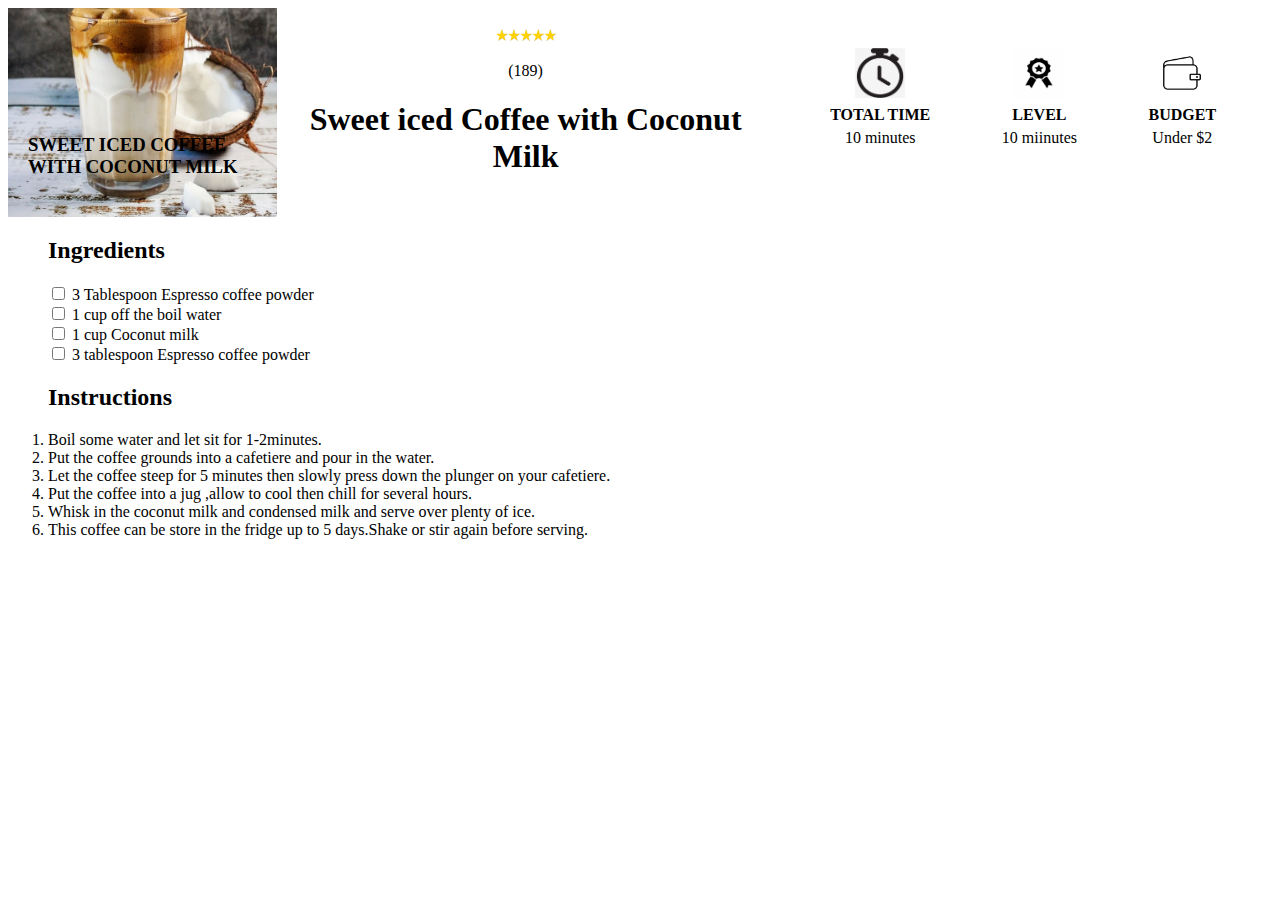
==== index.html @ b36c674e "new update" ====
<!DOCTYPE html>
<html lang="en">
<head>
    <meta charset="UTF-8">
    <meta name="viewport" content="width=device-width, initial-scale=1.0">
    <link rel="stylesheet" href="css/index.css">
    <title>Recipe</title>
</head>
<body> 
   <div class="container">
<!--left section-->
     <aside class="left" style="background-image: url(img/coffee.jpeg);">
        <div>
            <h3>SWEET ICED COFFEE WITH COCONUT MILK</h3>
        </div>
    </aside>

<!--Header Section-->
    <header class="header">
        <div >
            <img id="five" src="img/fiveStars.png" alt="five stars">
            <p>(189)</p>
            <h1>Sweet iced Coffee with Coconut Milk</h1>
        </div>
    </header>
   
<!--Middle Section-->
     <div class="middle">
        <div>
            <img id="watch" src="img/timer.png" alt="Timer">
            <h4>TOTAL TIME </h4>
    
            <p>10 minutes</p>
        </div>
        <div>
            <img id="level" src="img/medall.jpeg" alt="Level">
            <h4>LEVEL</h4>

            <p>10 miinutes</p>
        </div>
        <div>
            <img id="Badget" src="img/wallet.jpeg" alt="Budget">
            <h4>BUDGET</h4>

            <p>Under $2</p>
        </div>
    </div>
</div>
<!--Bottom Section-->
    <div class="Bottom">
        <ul>
        <h2>Ingredients</h2>
        <input type="checkbox" name="check" id="1"> 
        <label for="1">3 Tablespoon Espresso coffee powder</label>
        <br>
        <input type="checkbox" name="check" id="2"> 
        <label for="2">1 cup off the boil water</label>
        <br>
        <input type="checkbox" name="check" id="3"> 
        <label for="3">1 cup Coconut milk</label>
        <br>
        <input type="checkbox" name="check" id="4"> 
        <label for="4">3 tablespoon Espresso coffee powder</label>
        </ul>

        <ol><h2>Instructions</h2>
            <li>Boil some water and let sit for 1-2minutes.</li>

            <li>Put the coffee grounds into a cafetiere and pour in the water.</li>

            <li>Let the coffee steep for 5 minutes then slowly press down the plunger on your cafetiere.</li>

            <li>Put the coffee into a jug ,allow to cool then chill for several hours. </li>

            <li>Whisk in the coconut milk and condensed milk and serve over plenty of ice.</li>

            <li>This coffee can be store in the fridge up to 5 days.Shake or stir again before serving.</li>
        </ol>
    </div>
</body>
</html>
---- css/index.css ----
/*.header img{
    width: 60px;
}
.middle {
    display: flex;
    justify-content: space-around; /* Distribuye los elementos dentro de .middle */
    /*align-items: flex-start; /* Alinea los ítems al inicio verticalmente */
   /* text-align: center; /* Centra el texto dentro de cada div */
/*}

.middle div {
    display: flex;
    flex-direction: column; /* Organiza los elementos en una columna */
   /* align-items: center; /* Centra los ítems horizontalmente */
  /*  margin: 0 10px; /* Opcional: espacio entre cada bloque */
/*}

.middle img {
    width: 50px; /* Ajusta el tamaño del ícono */
   /* height: 50px; /* Ajusta el tamaño del ícono */
   /* margin-bottom: 8px; /* Espacio entre la imagen y el heading */
/*}

.middle h4 {
    margin: 0;
    margin-bottom: 5px; /* Espacio entre el heading y el párrafo */
/*}

.middle p {
    margin: 0;
}

.left{
    max-width: fit-content;
    background-repeat: no repeat;
    max-height: 800px
}
.left,.header,.middle{
    display: flex;
    margin: 2px;
    padding: 2px;

}

/* Flexbox for container */
/*.container {
    display: flex;
    flex-direction: row; /* Arrange left and middle sections side by side */
    /*justify-content: space-between; /* Space out the sections */
/*}

/* Left section */
/*.left {
    flex: 1; /* Take up equal space with the middle section */
  /*  background-size: cover; /* Make the background image cover the entire section */
  /*  background-position: center; /* Center the background image */
  /*  padding: 20px; /* Add some padding for content inside the left section */
/*}

/* Header section */
/*.header {
    flex: 2; /* Make the header take up more space compared to the left section */
    /*display: flex;
   /* flex-direction: column;
    align-items: center;
    justify-content: center; /* Center the content vertically */
    /*text-align: center; /* Center the text */
  /*  padding: 20px;
}

/* Middle section */
/*.middle {
    flex: 1; /* Take up equal space with the left section */
   /* display: flex;
    flex-direction: column;
    align-items: center;
    justify-content: space-around; /* Distribute content evenly */
  /*  padding: 20px;
}*/
/* General Flexbox settings */
.container {
    display: flex;
    flex-direction: row;
    justify-content: space-between;
}

/* Left section */
.left {
    flex: 1;
    background-size: cover;
    background-position: center;
    display: flex;
    align-items: flex-end; /* Position the text at the bottom */
    padding: 20px;
    max-width: fit-content;
    max-height: 800px;
}

/* Header section */
.header {
    flex: 2;
    display: flex;
    flex-direction: column;
    align-items: center;
    justify-content: center;
    text-align: center;
    padding: 20px;
}

/* Middle section */
.middle {
    flex: 2;
    display: flex;
    justify-content: space-around;
    align-items: flex-start;
    text-align: center;
    padding: 20px;
    margin-top: 20px; /* Adds space between header and middle */
}

/* Flexbox within the middle section */
.middle div {
    display: flex;
    flex-direction: column;
    align-items: center;
    margin: 0 10px;
}

.middle img {
    width: 50px;
    height: 50px;
    margin-bottom: 8px;
}

.middle h4 {
    margin: 0;
    margin-bottom: 5px;
}

.middle p {
    margin: 0;
}

/* Image size in the header */
.header img {
    width: 60px;
}
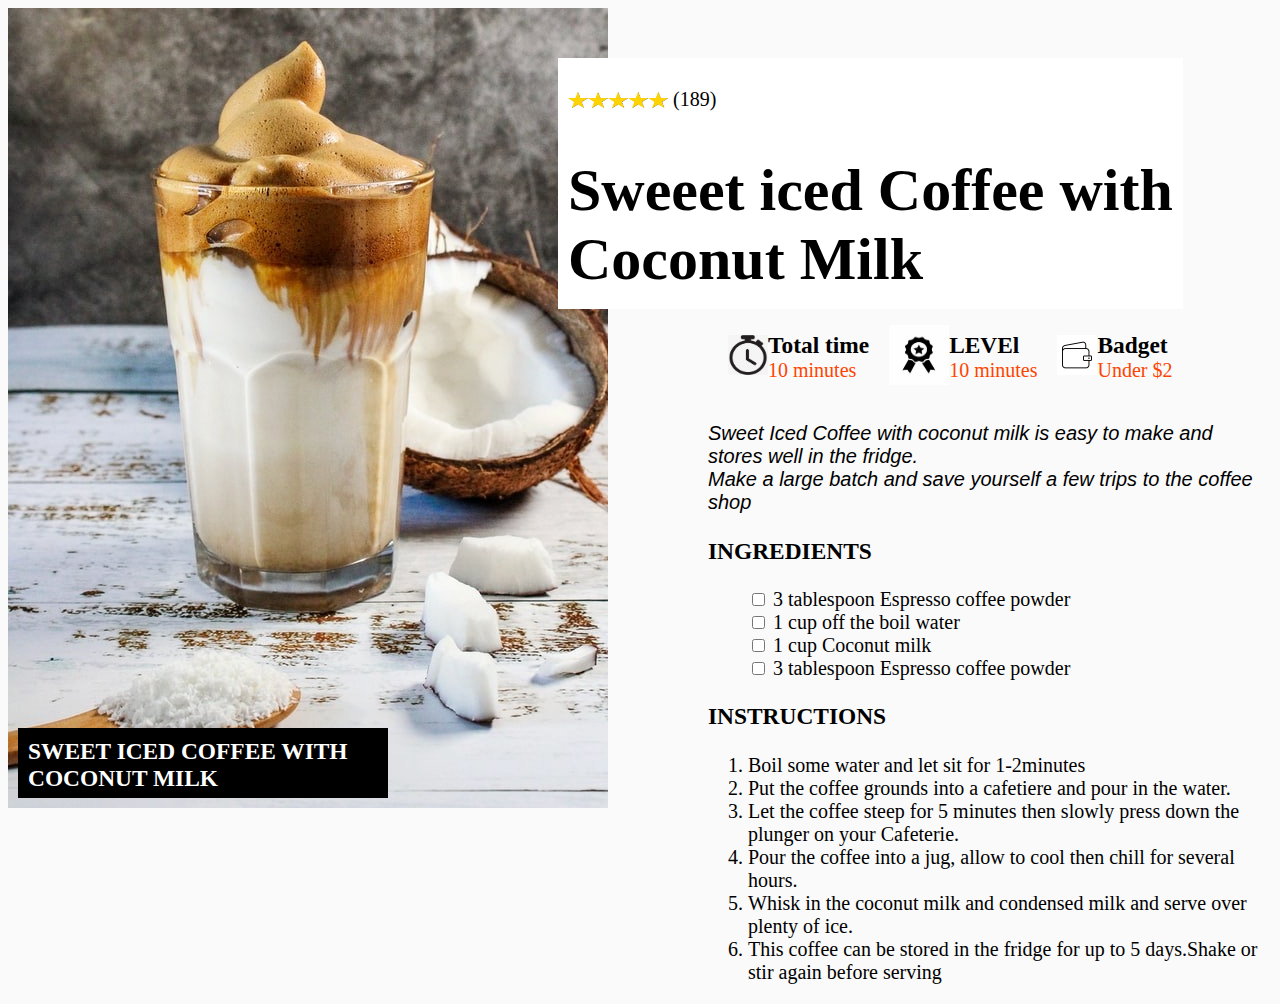
==== commit 6226923f: "changed" ====
--- a/index.html
+++ b/index.html
@@ -3,79 +3,84 @@
 <head>
     <meta charset="UTF-8">
     <meta name="viewport" content="width=device-width, initial-scale=1.0">
-    <link rel="stylesheet" href="css/index.css">
     <title>Recipe</title>
+    <link rel="stylesheet" href="css/index1.css">
 </head>
-<body> 
-   <div class="container">
-<!--left section-->
-     <aside class="left" style="background-image: url(img/coffee.jpeg);">
-        <div>
-            <h3>SWEET ICED COFFEE WITH COCONUT MILK</h3>
-        </div>
-    </aside>
+<body>
+<aside class="left-aside">
+    <h3 class="texto">SWEET ICED COFFEE WITH<br> COCONUT MILK</h3>
 
-<!--Header Section-->
-    <header class="header">
-        <div >
-            <img id="five" src="img/fiveStars.png" alt="five stars">
-            <p>(189)</p>
-            <h1>Sweet iced Coffee with Coconut Milk</h1>
-        </div>
-    </header>
-   
-<!--Middle Section-->
-     <div class="middle">
-        <div>
-            <img id="watch" src="img/timer.png" alt="Timer">
-            <h4>TOTAL TIME </h4>
-    
+
+
+</aside>
+
+
+
+
+    <div class="general-container">
+        <section class="parte-superior">
+            <div class="mini-container" >
+                <img src="img/fiveStars.png" alt="5 estrellas" id="star">
+                <p>(189)</p>
+            </div>
+            <h2>Sweeet iced Coffee with <br>
+            Coconut Milk</h2>
+        </section>
+
+<!--Seccion de los iconos-->
+<section class="icon-section">
+    <div class="first">
+        <img id="timer" src="img/timer.png" alt="timer">
+        <div class="txt">
+            <h3>Total time</h3>
             <p>10 minutes</p>
         </div>
-        <div>
-            <img id="level" src="img/medall.jpeg" alt="Level">
-            <h4>LEVEL</h4>
 
-            <p>10 miinutes</p>
+    <div class="second">
+        <img src="img/medall.jpeg" alt="medalla" id="medalla">
+        <div class="txt">
+            <h3>LEVEl</h3>
+            <p>10 minutes</p>
         </div>
-        <div>
-            <img id="Badget" src="img/wallet.jpeg" alt="Budget">
-            <h4>BUDGET</h4>
+    </div>
 
+    <div class="third">
+        <img id= "wallet"src="img/wallet.jpeg">
+        <div class="txt">
+            <h3>Badget</h3>
             <p>Under $2</p>
         </div>
+
+</div>
+</section>
+<p class="text1">Sweet Iced Coffee with coconut milk is easy to make and stores well in the fridge.<br>Make a large batch and save yourself a few trips to the coffee shop</p>
+
+<!--Ultima seccion-->
+<section class="last-section">
+    <div class="lista">
+        <h3>INGREDIENTS</h3>
+        <ul>
+            <input id="one" type="checkbox">
+            <label for="one"> 3 tablespoon Espresso coffee powder</label><br>
+            <input id="two" type="checkbox">
+            <label for="two">1 cup off the boil water</label><br>
+            <input id="third" type="checkbox">
+            <label for="third">1 cup Coconut milk</label><br>
+            <input id="four" type="checkbox">
+            <label for="four">3 tablespoon Espresso coffee powder</label>
+
+        </ul>
+        <h3>INSTRUCTIONS</h3>
+        <ol class="order">
+            <li>Boil some water and let sit for 1-2minutes</li>
+            <li>Put the coffee grounds into a cafetiere and pour in the water.</li>
+            <li>Let the coffee steep for 5 minutes then slowly press down the plunger on your Cafeterie.</li>
+            <li>Pour the coffee into a  jug, allow to cool then chill for several hours.</li>
+            <li>Whisk in the coconut milk and condensed milk and serve over plenty of ice.</li>
+            <li>This coffee can be stored in the fridge for up to 5 days.Shake or stir again before serving</li>
+        </ol>
     </div>
-</div>
-<!--Bottom Section-->
-    <div class="Bottom">
-        <ul>
-        <h2>Ingredients</h2>
-        <input type="checkbox" name="check" id="1"> 
-        <label for="1">3 Tablespoon Espresso coffee powder</label>
-        <br>
-        <input type="checkbox" name="check" id="2"> 
-        <label for="2">1 cup off the boil water</label>
-        <br>
-        <input type="checkbox" name="check" id="3"> 
-        <label for="3">1 cup Coconut milk</label>
-        <br>
-        <input type="checkbox" name="check" id="4"> 
-        <label for="4">3 tablespoon Espresso coffee powder</label>
-        </ul>
-
-        <ol><h2>Instructions</h2>
-            <li>Boil some water and let sit for 1-2minutes.</li>
-
-            <li>Put the coffee grounds into a cafetiere and pour in the water.</li>
-
-            <li>Let the coffee steep for 5 minutes then slowly press down the plunger on your cafetiere.</li>
-
-            <li>Put the coffee into a jug ,allow to cool then chill for several hours. </li>
-
-            <li>Whisk in the coconut milk and condensed milk and serve over plenty of ice.</li>
-
-            <li>This coffee can be store in the fridge up to 5 days.Shake or stir again before serving.</li>
-        </ol>
+</section>
     </div>
 </body>
 </html>--- a/css/index1.css
+++ b/css/index1.css
@@ -0,0 +1,126 @@
+/*Cuerpo y parte superior*/
+body{
+    background-color:#fafafa;
+    font-size: 20px;
+}
+
+.left-aside{
+    background-image: url("/img/coffee.jpeg");
+    width: 600px;
+    height: 800px;
+    background-repeat: no-repeat;
+    display: flex;
+}
+.texto{
+    margin-top: 720px;
+    margin-left: 10px;
+    margin-right: 200px;
+    background-color: black;
+    width: fit-content;
+    color: white;
+    border: 10px solid black ;
+    width: 350px;
+    height: 50px;
+}
+.general-container{
+    display: block;
+    align-items: center;
+    margin-top: -750px;
+    margin-left: 700px;
+}
+.mini-container{
+    display: flex;
+    gap: 5px;
+    margin-bottom: -20px;
+    width: fit-content;
+}
+#star{
+    width: 5em;
+    height: 1em;
+}
+.mini-container{
+    align-items: center;
+    margin-bottom: -30px;
+}
+.parte-superior{
+    display: flex;
+    flex-direction: column;
+    align-items:flex-start;
+    gap: 5px;
+    background-color: #ffffff;
+    margin-left: 20px;
+    padding: 10px;
+    width: fit-content;
+    margin-left: -150px;
+}
+h2{
+    align-items: center;
+    margin-bottom: 5px;
+    font-size: 60px;
+}
+
+/*medium section*/
+img{
+    width: 20px;
+    height: 2em;
+}
+
+
+.first{
+    display: flex;
+    align-items: center;
+}
+.txt{
+    display: flex;
+    flex-direction: column;
+
+}
+.txt h3{
+    margin-bottom: 0px;
+
+}
+.txt p{
+    margin-top: 0px;
+}
+.first , .second ,.third{
+    display: flex;
+    margin-left: 20px;
+}
+.first p, .second p,.third p{
+    color: rgb(254, 68, 0);
+}
+.second{
+    display: flex;
+    align-items: center;
+}
+#medalla , #timer,#wallet{
+    width: 2em;
+    height: 2em;
+}
+#medalla{
+    height: 3em;
+    width:3em;
+}
+
+.third{
+    display: flex;
+    align-items: center;
+}
+/*texto superior*/
+.text1{
+    font-size: 20px;
+    font-family: Arial, Helvetica, sans-serif;
+    font-weight: solid;
+    font-style: italic;
+}
+
+
+
+/*ultima seccion*/
+.last-section{
+    font-size: 20px;
+}
+.order{
+
+    margin-top: 0;
+}